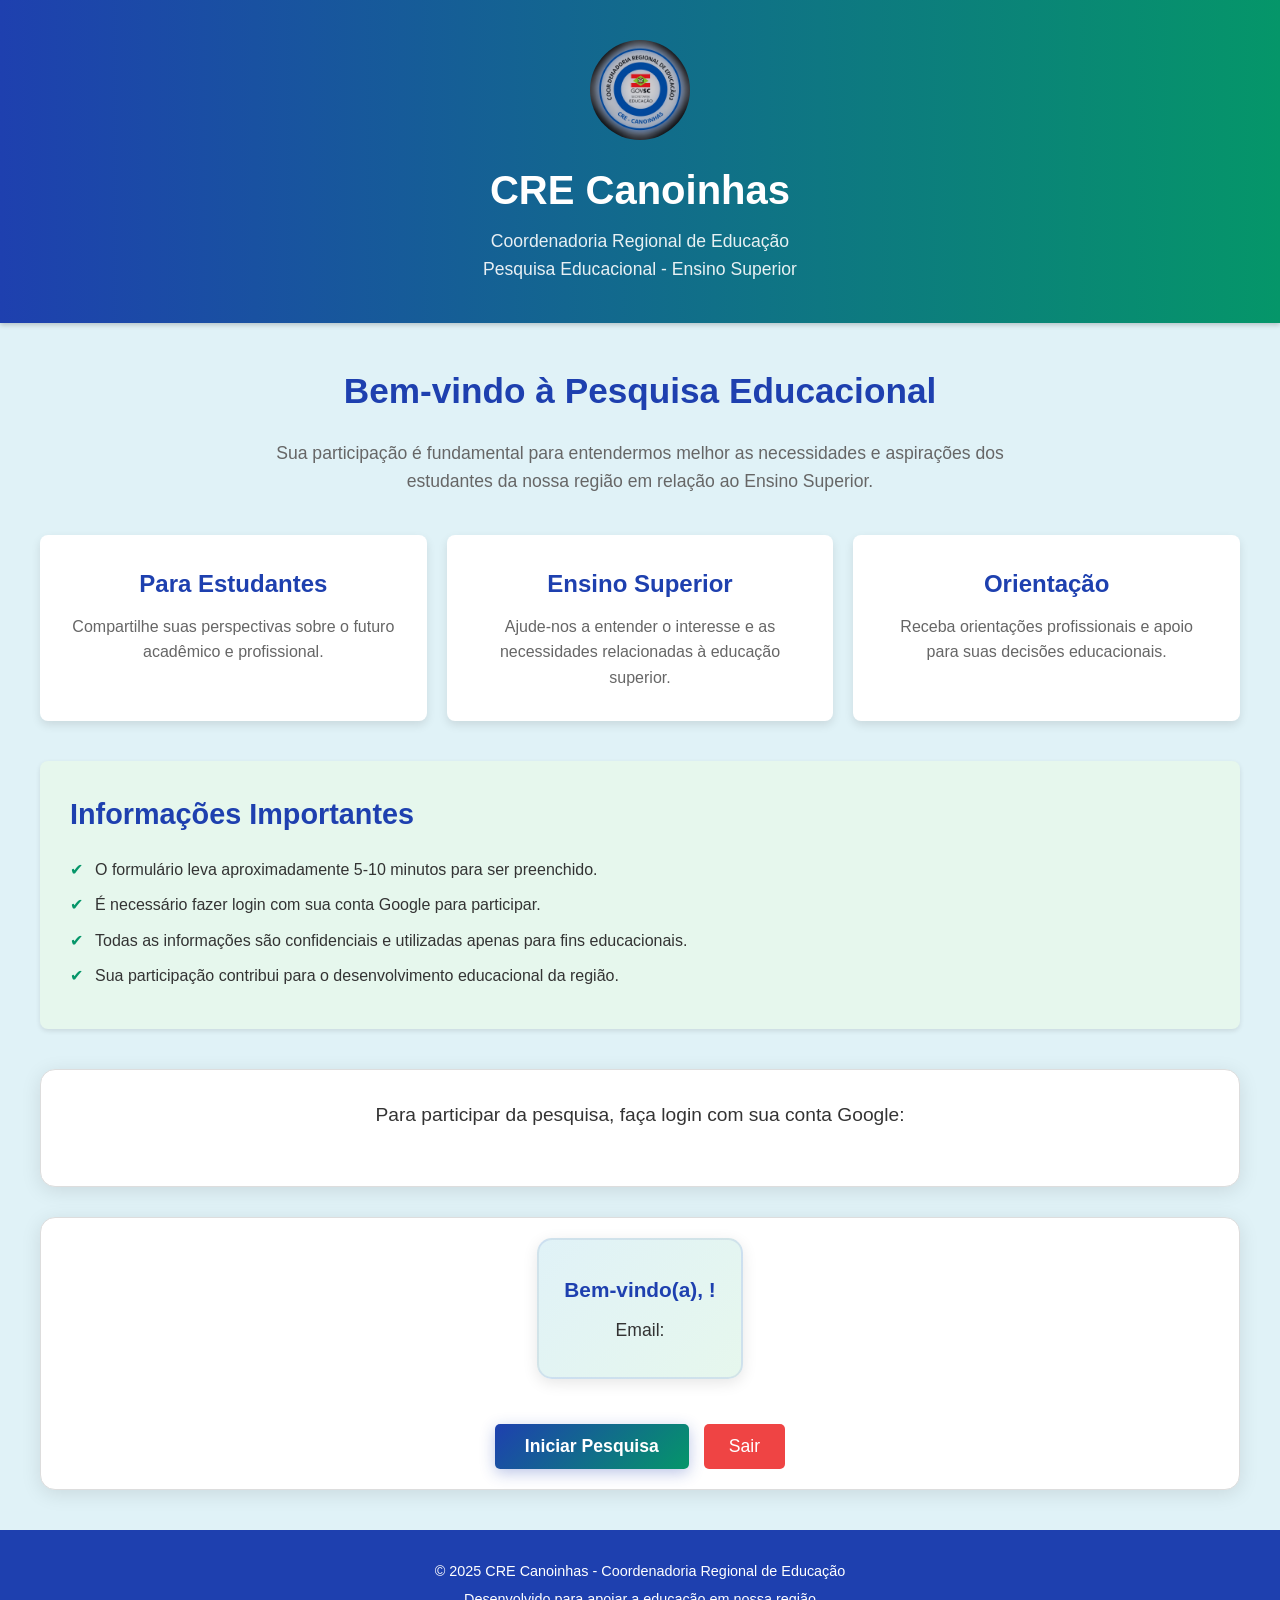
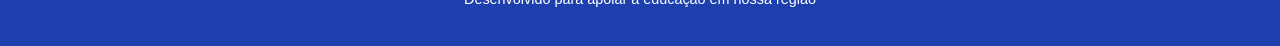
==== index.html @ f16003bc "Descrição das alterações" ====
<!DOCTYPE html>
<html lang="pt-BR">
<head>
    <meta charset="UTF-8">
    <meta name="viewport" content="width=device-width, initial-scale=1.0">
    <title>CRE Canoinhas - Pesquisa Educacional</title>
    <link rel="stylesheet" href="css/style.css">
    <script src="https://accounts.google.com/gsi/client" async defer></script>
</head>
<body>
    <header class="header">
        <div class="container">
            <img src="img/logo-cre.png" alt="Logo CRE Canoinhas" class="logo">
            <h1>CRE Canoinhas</h1>
            <p>Coordenadoria Regional de Educação</p>
            <p>Pesquisa Educacional - Ensino Superior</p>
        </div>
    </header>

    <main class="container main-content">
        <section id="home-page" class="page active">
            <h2 class="welcome-title">Bem-vindo à Pesquisa Educacional</h2>
            <p class="welcome-text">
                Sua participação é fundamental para entendermos melhor as necessidades 
                e aspirações dos estudantes da nossa região em relação ao Ensino Superior.
            </p>

            <div class="info-cards">
                <div class="card">
                    <h3>Para Estudantes</h3>
                    <p>Compartilhe suas perspectivas sobre o futuro acadêmico e profissional.</p>
                </div>
                <div class="card">
                    <h3>Ensino Superior</h3>
                    <p>Ajude-nos a entender o interesse e as necessidades relacionadas à educação superior.</p>
                </div>
                <div class="card">
                    <h3>Orientação</h3>
                    <p>Receba orientações profissionais e apoio para suas decisões educacionais.</p>
                </div>
            </div>

            <div class="important-info">
                <h3>Informações Importantes</h3>
                <ul>
                    <li>O formulário leva aproximadamente 5-10 minutos para ser preenchido.</li>
                    <li>É necessário fazer login com sua conta Google para participar.</li>
                    <li>Todas as informações são confidenciais e utilizadas apenas para fins educacionais.</li>
                    <li>Sua participação contribui para o desenvolvimento educacional da região.</li>
                </ul>
            </div>

            <div class="text-center">
                <div id="login-section">
                    <p>Para participar da pesquisa, faça login com sua conta Google:</p>
                    <div id="g_id_onload"
                         data-client_id="589534543492-ka4g7hnqea01b1tv187glhn6gad850fv.apps.googleusercontent.com"
                         data-context="signin"
                         data-ux_mode="popup"
                         data-callback="handleCredentialResponse"
                         data-auto_prompt="false">
                    </div>
                    <div class="g_id_signin"
                         data-type="standard"
                         data-shape="rectangular"
                         data-theme="outline"
                         data-text="signin_with"
                         data-size="large"
                         data-logo_alignment="left">
                    </div>
                </div>
                <div id="authenticated-section" class="hidden">
                    <div class="user-info">
                        <img id="user-picture" alt="Foto do usuário" class="user-avatar hidden">
                        <p>Bem-vindo(a), <span id="user-name"></span>!</p>
                        <p>Email: <span id="user-email"></span></p>
                    </div>
                    <div class="button-group">
                        <button id="start-survey-btn" class="button primary">Iniciar Pesquisa</button>
                        <button id="logout-btn" class="button secondary">Sair</button>
                    </div>
                </div>
            </div>
        </section>

        <section id="form-page" class="page">
            <button id="back-to-home-btn" class="button secondary back-button">Voltar</button>
            <h2 class="form-title">Formulário de Pesquisa</h2>
            <form id="survey-form">
                <!-- Dados Pessoais -->
                <div class="form-section card">
                    <h3>Dados Pessoais</h3>
                    <div class="form-group">
                        <label for="nome">Nome Completo *</label>
                        <input type="text" id="nome" name="nome" placeholder="Digite seu nome completo" required>
                    </div>
                    <div class="form-group">
                        <label for="telefone">Telefone</label>
                        <input type="tel" id="telefone" name="telefone" placeholder="(47) 99999-9999">
                    </div>
                    <div class="form-group">
                        <label for="idade">Idade *</label>
                        <select id="idade" name="idade" required>
                            <option value="">Selecione sua idade</option>
                            <option value="15">15 anos</option>
                            <option value="16">16 anos</option>
                            <option value="17">17 anos</option>
                            <option value="18+">18 anos ou mais</option>
                        </select>
                    </div>
                    <div class="form-group">
                        <label>Gênero *</label>
                        <div class="radio-group">
                            <label>
                                <input type="radio" id="genero-masculino" name="genero" value="Masculino" required>
                                Masculino
                            </label>
                            <label>
                                <input type="radio" id="genero-feminino" name="genero" value="Feminino">
                                Feminino
                            </label>
                            <label>
                                <input type="radio" id="genero-nao-responder" name="genero" value="Prefiro não responder">
                                Prefiro não responder
                            </label>
                            <label>
                                <input type="radio" id="genero-outro" name="genero" value="Outro">
                                Outro
                            </label>
                            <input type="text" id="genero-outro-text" name="generoOutro" placeholder="Especifique" class="hidden">
                        </div>
                    </div>
                </div>

                <!-- Dados Acadêmicos -->
                <div class="form-section card">
                    <h3>Dados Acadêmicos</h3>
                    
                    <!-- Campo Cidade-->
                    <div class="form-group">
                        <label for="cidade">Cidade *</label>
                        <select id="cidade" name="cidade" required></select>
                            <option value="">Selecione uma cidade</option>
                            <option value="Canoinhas">Canoinhas</option>
                            <option value="Três Barras">Três Barras</option>
                            <option value="Bela Vista do Toldo">Bela Vista do Toldo</option>
                            <option value="Major Vieira">Major Vieira</option>
                            <option value="Irineópolis">Irineópolis</option>
                            <option value="Porto União">Porto União</option>
                            <option value="Outra Cidade">Outra Cidade</option>
                        </select>
                        <input type="text" id="cidade-outra-text" name="cidadeOutra" placeholder="Nome da outra cidade" class="hidden">
                    </div>
                    
                    <!-- Campo Escola-->
                    <div class="form-group">
                        <label for="escola">Escola *</label>
                        <select id="escola" name="escola" required>
                        </select>
                        <input type="text" id="escola-outra-text" name="escolaOutra" placeholder="Nome da outra escola" class="hidden">
                    </div>
                    <div class="form-group">
                        <label for="anoEscolar">Ano Escolar *</label>
                        <select id="anoEscolar" name="anoEscolar" required>
                            <option value="">Selecione uma opção</option>
                            <option value="1º Ano do Ensino Médio">1º Ano do Ensino Médio</option>
                            <option value="2º Ano do Ensino Médio">2º Ano do Ensino Médio</option>
                            <option value="3º Ano do Ensino Médio">3º Ano do Ensino Médio</option>
                            <option value="EJA - Educação de Jovens e Adultos">EJA - Educação de Jovens e Adultos</option>
                        </select>
                    </div>
                    
                    <div class="form-group">
                        <label for="turno">Turno *</label>
                        <select id="turno" name="turno" required>
                            <option value="">Selecione uma opção</option>
                            <option value="Matutino">Matutino</option>
                            <option value="Vespertino">Vespertino</option>
                            <option value="Noturno">Noturno</option>
                        </select>
                    </div>
                </div>
                
                <!-- Interesse em Ensino Superior -->
                <div class="form-section card">
                    <h3>Interesse em Ensino Superior</h3>
                    <div class="form-group">
                        <label>Você tem interesse em cursar Ensino Superior? *</label>
                        <div class="radio-group">
                            <label>
                                <input type="radio" id="interesse-sim" name="interesseEnsinoSuperior" value="Sim" required>
                                Sim
                            </label>
                            <label>
                                <input type="radio" id="interesse-nao" name="interesseEnsinoSuperior" value="Não">
                                Não
                            </label>
                            <label>
                                <input type="radio" id="interesse-duvida" name="interesseEnsinoSuperior" value="Ainda estou em dúvida">
                                Ainda estou em dúvida
                            </label>
                        </div>
                    </div>

                    <div id="perguntas-sim" class="conditional-questions hidden">
                        <h4>Perguntas se "Sim"</h4>
                        <div class="form-group">
                            <label>Qual curso você tem interesse? (Pode selecionar mais de um)</label>
                            <div class="checkbox-group">
                                <label>
                                <input type="checkbox" id="curso-adm" name="cursoInteresse" value="Administração">
                                Administração
                            </label>
                                <label>
                                <input type="checkbox" id="curso-arq" name="cursoInteresse" value="Arquitetura e Urbanismo">
                                Arquitetura e Urbanismo
                            </label>
                                <label>
                                <input type="checkbox" id="curso-bio" name="cursoInteresse" value="Biologia">
                                Biologia
                            </label>
                                <label>
                                <input type="checkbox" id="curso-cont" name="cursoInteresse" value="Ciências Contábeis">
                                Ciências Contábeis
                            </label>
                                <label>
                                <input type="checkbox" id="curso-dir" name="cursoInteresse" value="Direito">
                                Direito
                            </label>
                                <label>
                                <input type="checkbox" id="curso-enf" name="cursoInteresse" value="Enfermagem">
                                Enfermagem
                            </label>
                                <label>
                                <input type="checkbox" id="curso-eng-civ" name="cursoInteresse" value="Engenharia Civil">
                                Engenharia Civil
                            </label>
                                <label>
                                <input type="checkbox" id="curso-eng-prod" name="cursoInteresse" value="Engenharia de Produção">
                                Engenharia de Produção
                            </label>
                                <label>
                                <input type="checkbox" id="curso-eng-soft" name="cursoInteresse" value="Engenharia de Software">
                                Engenharia de Software
                            </label>
                                <label>
                                <input type="checkbox" id="curso-farm" name="cursoInteresse" value="Farmácia">
                                Farmácia
                            </label>
                                <label>
                                <input type="checkbox" id="curso-fisio" name="cursoInteresse" value="Fisioterapia">
                                Fisioterapia
                            </label>
                                <label>
                                <input type="checkbox" id="curso-jogos" name="cursoInteresse" value="Jogos Digitais">
                                Jogos Digitais
                            </label>
                                <label>
                                <input type="checkbox" id="curso-med" name="cursoInteresse" value="Medicina">
                                Medicina
                            </label>
                                <label>
                                <input type="checkbox" id="curso-ped" name="cursoInteresse" value="Pedagogia">
                                Pedagogia
                            </label>
                                <label>
                                <input type="checkbox" id="curso-psic" name="cursoInteresse" value="Psicologia">
                                Psicologia
                            </label>
                                <label>
                                <input type="checkbox" id="curso-ti" name="cursoInteresse" value="Sistemas de Informação/TI">
                                Sistemas de Informação/TI
                            </label>
                                <label>
                                <input type="checkbox" id="curso-outro-check" name="cursoInteresse" value="Outro">
                                Outro
                            </label>
                                <input type="text" id="curso-interesse-outro-text" name="cursoInteresseOutro" placeholder="Especifique outro curso" class="hidden">
                            </div>
                        </div>
                        <div class="form-group">
                            <label>Qual o principal fator que te motiva na sua decisão de cursar o ensino superior? (Pode selecionar mais de um)</label>
                            <div class="checkbox-group">
                                <label>
                                <input type="checkbox" id="fator-carreira" name="fatorMotivacao" value="Melhores oportunidades de carreira">
                                Melhores oportunidades de carreira
                            </label>
                                <label>
                                <input type="checkbox" id="fator-conhecimento" name="fatorMotivacao" value="Aprofundar conhecimentos em uma área de interesse">
                                Aprofundar conhecimentos em uma área de interesse
                            </label>
                                <label>
                                <input type="checkbox" id="fator-salario" name="fatorMotivacao" value="Potencial de aumento salarial">
                                Potencial de aumento salarial
                            </label>
                                <label>
                                <input type="checkbox" id="fator-desenvolvimento" name="fatorMotivacao" value="Desenvolvimento pessoal e intelectual">
                                Desenvolvimento pessoal e intelectual
                            </label>
                                <label>
                                <input type="checkbox" id="fator-influencia" name="fatorMotivacao" value="Influência familiar/social">
                                Influência familiar/social
                            </label>
                                <label>
                                <input type="checkbox" id="fator-paixao" name="fatorMotivacao" value="Paixão pela área de estudo">
                                Paixão pela área de estudo
                            </label>
                                <label>
                                <input type="checkbox" id="fator-outro-check" name="fatorMotivacao" value="Outro">
                                Outro
                            </label>
                                <input type="text" id="fator-motivacao-outro-text" name="fatorMotivacaoOutro" placeholder="Especifique outro fator" class="hidden">
                            </div>
                        </div>
                    </div>

                    <div id="perguntas-nao" class="conditional-questions hidden">
                        <h4>Perguntas se "Não"</h4>
                        <div class="form-group">
                            <label>Qual o principal motivo para não ter interesse em cursar o ensino superior? (Pode selecionar mais de um)</label>
                            <div class="checkbox-group">
                                <label>
                                <input type="checkbox" id="motivo-financeiro" name="motivoNaoInteresse" value="Dificuldades financeiras">
                                Dificuldades financeiras
                            </label>
                                <label>
                                <input type="checkbox" id="motivo-trabalho" name="motivoNaoInteresse" value="Necessidade de trabalhar imediatamente">
                                Necessidade de trabalhar imediatamente
                            </label>
                                <label>
                                <input type="checkbox" id="motivo-indecisao" name="motivoNaoInteresse" value="Indecisão sobre qual curso seguir">
                                Indecisão sobre qual curso seguir
                            </label>
                                <label>
                                <input type="checkbox" id="motivo-desinteresse" name="motivoNaoInteresse" value="Falta de interesse em estudos acadêmicos">
                                Falta de interesse em estudos acadêmicos
                            </label>
                                <label>
                                <input type="checkbox" id="motivo-outros-planos" name="motivoNaoInteresse" value="Outros planos (ex: viajar, empreender)">
                                Outros planos (ex: viajar, empreender)
                            </label>
                                <label>
                                <input type="checkbox" id="motivo-nao-outro-check" name="motivoNaoInteresse" value="Outro">
                                Outro
                            </label>
                                <input type="text" id="motivo-nao-outro-text" name="motivoNaoInteresseOutro" placeholder="Especifique outro motivo" class="hidden">
                            </div>
                        </div>
                        <div class="form-group">
                            <label>Você tem interesse em fazer algum curso técnico ou profissionalizante?</label>
                            <div class="radio-group">
                                <label>
                                <input type="radio" id="tecnico-sim" name="interesseTecnico" value="Sim">
                                Sim
                            </label>
                                <label>
                                <input type="radio" id="tecnico-nao" name="interesseTecnico" value="Não">
                                Não
                            </label>
                                <label>
                                <input type="radio" id="tecnico-talvez" name="interesseTecnico" value="Talvez">
                                Talvez
                            </label>
                            </div>
                        </div>
                    </div>
                </div>

                <!-- Orientação Profissional e Apoio -->
                <div id="orientacao-profissional-section" class="form-section card hidden">
                    <h3>Orientação Profissional e Apoio</h3>
                    <div class="form-group">
                        <label>Você gostaria de receber orientação profissional? *</label>
                        <div class="radio-group">
                            <label>
                                <input type="radio" id="orientacao-sim" name="orientacaoProfissional" value="Sim, tenho interesse" required>
                                Sim, tenho interesse
                            </label>
                            <label>
                                <input type="radio" id="orientacao-talvez" name="orientacaoProfissional" value="Talvez, dependendo do formato">
                                Talvez, dependendo do formato
                            </label>
                            <label>
                                <input type="radio" id="orientacao-nao" name="orientacaoProfissional" value="Não tenho interesse no momento">
                                Não tenho interesse no momento
                            </label>
                        </div>
                    </div>
                    
                    <div class="form-group">
                        <label>Você já participou de alguma atividade de orientação vocacional ou profissional?</label>
                        <div class="radio-group">
                            <label>
                                <input type="radio" id="vocacional-sim" name="participouOrientacao" value="Sim">
                                Sim
                            </label>
                            <label>
                                <input type="radio" id="vocacional-nao" name="participouOrientacao" value="Não">
                                Não
                            </label>
                        </div>
                    </div>
                    <div class="form-group">
                        <label>Quais ações poderiam despertar seu interesse em buscar o ensino superior?</label>
                        <div class="checkbox-group">
                            <label>
                                <input type="checkbox" id="acao-visitas" name="acoesInteresseSuperior" value="Visitas a universidades e feiras de profissões">
                                Visitas a universidades e feiras de profissões
                            </label>
                            <label>
                                <input type="checkbox" id="acao-palestras" name="acoesInteresseSuperior" value="Palestras com profissionais de diversas áreas">
                                Palestras com profissionais de diversas áreas
                            </label>
                            <label>
                                <input type="checkbox" id="acao-bolsas" name="acoesInteresseSuperior" value="Informações sobre bolsas de estudo e financiamentos">
                                Informações sobre bolsas de estudo e financiamentos
                            </label>
                            <label>
                                <input type="checkbox" id="acao-mentoria" name="acoesInteresseSuperior" value="Programas de mentoria com universitários">
                                Programas de mentoria com universitários
                            </label>
                            <label>
                                <input type="checkbox" id="acao-outra-check" name="acoesInteresseSuperior" value="Outra">
                                Outra
                            </label>
                            <input type="text" id="acoes-interesse-superior-outro-text" name="acoesInteresseSuperiorOutro" placeholder="Especifique outra ação" class="hidden">
                        </div>
                    </div>
                    <div class="form-group">
                        <label for="sugestoes-gerais">Sugestões ou comentários adicionais (opcional)</label>
                        <textarea id="sugestoes-gerais" name="sugestoesGerais" rows="3" placeholder="Compartilhe qualquer comentário, sugestão ou informação adicional..."></textarea>
                    </div>
                </div>

                <div class="text-center">
                    <button type="submit" class="button primary">Enviar Formulário</button>
                </div>
            </form>
        </section>
    </main>

    <footer class="footer">
        <div class="container">
            <p>&copy; 2025 CRE Canoinhas - Coordenadoria Regional de Educação</p>
            <p>Desenvolvido para apoiar a educação em nossa região</p>
        </div>
    </footer>

    <script src="js/googleSheets.js"></script>
    <script src="js/script.js"></script>
    <script src="js/script.js"></script>
    <script src="js/escolas.js"></script>
</body> 
</html>
---- css/style.css ----
/* Variáveis CSS para cores */
:root {
    --cre-blue: #1e40af;
    --cre-green: #059669;
    --cre-light-blue: #e0f2f7;
    --cre-light-green: #e6f7ed;
    --text-dark: #333;
    --text-light: #666;
    --border-color: #ddd;
    --card-bg: #fff;
    --button-hover-blue: #1a368b;
    --button-hover-green: #047857;
}

/* Reset básico e fontes */
* {
    margin: 0;
    padding: 0;
    box-sizing: border-box;
}

body {
    font-family: 'Inter', sans-serif; /* Assumindo que Inter será importada ou fallback */
    line-height: 1.6;
    color: var(--text-dark);
    background-color: var(--cre-light-blue);
}

.container {
    max-width: 1200px;
    margin: 0 auto;
    padding: 0 20px;
}

/* Header */
.header {
    background: linear-gradient(to right, var(--cre-blue), var(--cre-green));
    color: #fff;
    padding: 40px 0;
    text-align: center;
    box-shadow: 0 2px 5px rgba(0, 0, 0, 0.2);
}

.header .logo {
    width: 100px;
    height: 100px; 
    object-fit: cover; 
    border-radius: 50%; /* Deixa a imagem completamente redonda */
    margin-bottom: 10px;
}



.header h1 {
    font-size: 2.5em;
    margin-bottom: 5px;
}

.header p {
    font-size: 1.1em;
    opacity: 0.9;
}

/* Main Content */
.main-content {
    padding: 40px 0;
}

.page {
    display: none; /* Esconde todas as páginas por padrão */
}

.page.active {
    display: block; /* Mostra a página ativa */
}

.welcome-title {
    font-size: 2.2em;
    color: var(--cre-blue);
    text-align: center;
    margin-bottom: 20px;
}

.welcome-text {
    font-size: 1.1em;
    text-align: center;
    max-width: 800px;
    margin: 0 auto 40px auto;
    color: var(--text-light);
}

.info-cards {
    display: grid;
    grid-template-columns: repeat(auto-fit, minmax(280px, 1fr));
    gap: 20px;
    margin-bottom: 40px;
}

.card {
    background-color: var(--card-bg);
    padding: 30px;
    border-radius: 8px;
    box-shadow: 0 4px 10px rgba(0, 0, 0, 0.1);
    text-align: center;
    transition: transform 0.3s ease;
}

.card:hover {
    transform: translateY(-5px);
}

.card h3 {
    font-size: 1.5em;
    color: var(--cre-blue);
    margin-bottom: 10px;
}

.card p {
    color: var(--text-light);
}

.important-info {
    background-color: var(--cre-light-green);
    padding: 30px;
    border-radius: 8px;
    box-shadow: 0 2px 5px rgba(0, 0, 0, 0.1);
    margin-bottom: 40px;
}

.important-info h3 {
    font-size: 1.8em;
    color: var(--cre-blue);
    margin-bottom: 20px;
}

.important-info ul {
    list-style: none;
}

.important-info ul li {
    position: relative;
    padding-left: 25px;
    margin-bottom: 10px;
    color: var(--text-dark);
}

.important-info ul li::before {
    content: '✔'; /* Ícone de check */
    color: var(--cre-green);
    position: absolute;
    left: 0;
    top: 0;
}

/* Buttons */
.button {
    display: inline-block;
    padding: 15px 30px;
    border: none;
    border-radius: 5px;
    font-size: 1.1em;
    cursor: pointer;
    transition: background-color 0.3s ease;
    text-decoration: none;
    color: #fff;
}

.button.primary {
    background-color: var(--cre-blue);
}

.button.primary:hover {
    background-color: var(--button-hover-blue);
}

.button.secondary {
    background-color: #6c757d; /* Cinza para o botão Voltar */
}

.button.secondary:hover {
    background-color: #5a6268;
}

.text-center {
    text-align: center;
}

/* Formulário */
.form-title {
    font-size: 2.2em;
    color: var(--cre-blue);
    text-align: center;
    margin-bottom: 30px;
}

.form-section {
    background-color: var(--card-bg);
    padding: 30px;
    border-radius: 8px;
    box-shadow: 0 4px 10px rgba(0, 0, 0, 0.1);
    margin-bottom: 30px;
}

.form-section h3 {
    font-size: 1.8em;
    color: var(--cre-blue);
    margin-bottom: 20px;
    border-bottom: 2px solid var(--cre-light-blue);
    padding-bottom: 10px;
}

.form-group {
    margin-bottom: 20px;
}

.form-group > label {
    display: block;
    margin-bottom: 15px;
    font-weight: 700;
    font-size: 1.15em;
    color: var(--cre-blue);
    line-height: 1.4;
}

.form-group input[type="text"],
.form-group input[type="email"],
.form-group input[type="tel"],
.form-group input[type="number"],
.form-group select,
.form-group textarea {
    width: 100%;
    padding: 12px;
    border: 1px solid var(--border-color);
    border-radius: 5px;
    font-size: 1em;
    color: var(--text-dark);
}

.radio-group {
    display: flex;
    flex-direction: column;
    gap: 12px;
}

.radio-group input[type="radio"] {
    margin-right: 12px;
    width: 20px;
    height: 20px;
    cursor: pointer;
    accent-color: var(--cre-blue);
}

.radio-group label {
    display: flex;
    align-items: center;
    padding: 12px 15px;
    background-color: #f8f9fa;
    border: 2px solid #e0e0e0;
    border-radius: 8px;
    font-weight: 500;
    cursor: pointer;
    transition: all 0.3s ease;
    font-size: 1em;
}

.radio-group label:hover {
    background-color: var(--cre-light-blue);
    border-color: var(--cre-blue);
    transform: translateX(5px);
}

.radio-group input[type="radio"]:checked + label {
    background-color: var(--cre-light-blue);
    border-color: var(--cre-blue);
    font-weight: 600;
    box-shadow: 0 2px 8px rgba(30, 64, 175, 0.2);
}

.conditional-questions {
    margin-top: 20px;
    padding-top: 20px;
    border-top: 1px dashed var(--border-color);
}

.conditional-questions h4 {
    font-size: 1.4em;
    color: var(--cre-green);
    margin-bottom: 15px;
}

.hidden {
    display: none;
}

.back-button {
    margin-bottom: 20px;
}

/* Footer */
.footer {
    background-color: var(--cre-blue);
    color: #fff;
    text-align: center;
    padding: 30px 0;
    font-size: 0.9em;
}

.footer p {
    margin-bottom: 5px;
}

/* Responsividade */
@media (max-width: 768px) {
    .header h1 {
        font-size: 2em;
    }

    .welcome-title,
    .form-title {
        font-size: 1.8em;
    }

    .info-cards {
        grid-template-columns: 1fr;
    }

    .card,
    .important-info,
    .form-section {
        padding: 20px;
    }

    .button {
        padding: 12px 25px;
        font-size: 1em;
    }
}

@media (max-width: 480px) {
    .header {
        padding: 20px 0;
    }

    .header h1 {
        font-size: 1.8em;
    }

    .header p {
        font-size: 1em;
    }

    .welcome-title,
    .form-title {
        font-size: 1.5em;
    }

    .important-info ul li {
        padding-left: 20px;
    }

    .important-info ul li::before {
        top: 2px;
    }

    .form-group label {
        font-size: 0.95em;
    }

    .form-group input,
    .form-group select,
    .form-group textarea {
        padding: 10px;
    }

    .radio-group label {
        margin-right: 10px;
    }
}



/* Estilos para autenticação Google */
#login-section {
    margin: 30px 0;
    padding: 30px;
    background: var(--card-bg);
    border-radius: 15px;
    box-shadow: 0 4px 20px rgba(0, 0, 0, 0.1);
    border: 1px solid var(--border-color);
}

#login-section p {
    margin-bottom: 25px;
    font-size: 1.2em;
    color: var(--text-dark);
    font-weight: 500;
    text-align: center;
}

.user-info {
    background: linear-gradient(135deg, var(--cre-light-blue), var(--cre-light-green));
    padding: 25px;
    border-radius: 15px;
    box-shadow: 0 4px 15px rgba(0, 0, 0, 0.1);
    margin-bottom: 25px;
    text-align: center;
    border: 2px solid rgba(30, 64, 175, 0.1);
}

.user-avatar {
    width: 80px;
    height: 80px;
    border-radius: 50%;
    margin-bottom: 15px;
    border: 4px solid var(--cre-blue);
    box-shadow: 0 4px 10px rgba(0, 0, 0, 0.2);
    transition: transform 0.3s ease;
}

.user-avatar:hover {
    transform: scale(1.05);
}

.user-info p {
    margin: 8px 0;
    font-size: 1.1em;
}

.user-info p:first-of-type {
    font-size: 1.3em;
    font-weight: 600;
    color: var(--cre-blue);
    margin-bottom: 10px;
}

.user-info span {
    font-weight: bold;
    color: var(--cre-green);
}

#authenticated-section {
    display: flex;
    flex-direction: column;
    align-items: center;
    gap: 20px;
    padding: 20px;
    background: var(--card-bg);
    border-radius: 15px;
    box-shadow: 0 4px 20px rgba(0, 0, 0, 0.1);
    border: 1px solid var(--border-color);
}

.button-group {
    display: flex;
    gap: 15px;
    flex-wrap: wrap;
    justify-content: center;
}

#start-survey-btn {
    background: linear-gradient(135deg, var(--cre-blue), var(--cre-green));
    border: none;
    padding: 12px 30px;
    font-size: 1.1em;
    font-weight: 600;
    transition: all 0.3s ease;
    box-shadow: 0 4px 15px rgba(30, 64, 175, 0.3);
}

#start-survey-btn:hover {
    transform: translateY(-2px);
    box-shadow: 0 6px 20px rgba(30, 64, 175, 0.4);
}

#logout-btn {
    background-color: #ef4444;
    border-color: #ef4444;
    padding: 10px 25px;
    font-weight: 500;
    transition: all 0.3s ease;
}

#logout-btn:hover {
    background-color: #dc2626;
    border-color: #dc2626;
    transform: translateY(-1px);
    box-shadow: 0 4px 15px rgba(239, 68, 68, 0.3);
}

/* Melhorias no botão do Google */
.g_id_signin {
    margin: 0 auto;
    display: flex;
    justify-content: center;
}

/* Animações suaves */
#login-section, #authenticated-section {
    transition: all 0.3s ease;
}

#authenticated-section.show {
    animation: fadeInUp 0.5s ease;
}

@keyframes fadeInUp {
    from {
        opacity: 0;
        transform: translateY(20px);
    }
    to {
        opacity: 1;
        transform: translateY(0);
    }
}

/* Responsividade para elementos de autenticação */
@media (max-width: 768px) {
    #login-section, #authenticated-section {
        padding: 20px 15px;
        margin: 20px 0;
    }
    
    .user-info {
        padding: 20px 15px;
    }
    
    .user-avatar {
        width: 70px;
        height: 70px;
    }
    
    .button-group {
    flex-direction: column;
    align-items: center; /* Centraliza os botões */
}

#start-survey-btn, #logout-btn {
    width: auto;       /* Deixa no tamanho do conteúdo */
    min-width: 200px;  /* Garante largura mínima */
    max-width: 80%;    /* Não deixa estourar a tela */
}

    
    #login-section p {
        font-size: 1.1em;
    }
}




/* Estilos para grupos de checkboxes */
.checkbox-group {
    display: flex;
    flex-direction: column;
    gap: 12px;
}

.checkbox-group input[type="checkbox"] {
    margin-right: 12px;
    width: 20px;
    height: 20px;
    cursor: pointer;
    accent-color: var(--cre-green);
}

.checkbox-group label {
    display: flex;
    align-items: center;
    padding: 12px 15px;
    background-color: #f8f9fa;
    border: 2px solid #e0e0e0;
    border-radius: 8px;
    font-weight: 500;
    cursor: pointer;
    transition: all 0.3s ease;
    font-size: 1em;
}

.checkbox-group label:hover {
    background-color: var(--cre-light-green);
    border-color: var(--cre-green);
    transform: translateX(5px);
}

.checkbox-group input[type="checkbox"]:checked + label {
    background-color: var(--cre-light-green);
    border-color: var(--cre-green);
    font-weight: 600;
    box-shadow: 0 2px 8px rgba(5, 150, 105, 0.2);
}


/* Estilos para campos de texto condicionais "Outro" */
.radio-group input[type="text"],
.checkbox-group input[type="text"] {
    margin-top: 10px;
    margin-left: 0;
    width: 100%;
    padding: 10px;
    border: 2px solid var(--cre-blue);
    border-radius: 5px;
    font-size: 0.95em;
}

/* Melhorias nos títulos das seções condicionais */
.conditional-questions h4 {
    font-size: 1.3em;
    color: var(--cre-green);
    margin-bottom: 20px;
    font-weight: 600;
}

/* Animação suave para elementos que aparecem/desaparecem */
.form-section.card {
    transition: all 0.3s ease;
}

.form-section.card.hidden {
    display: none;
}
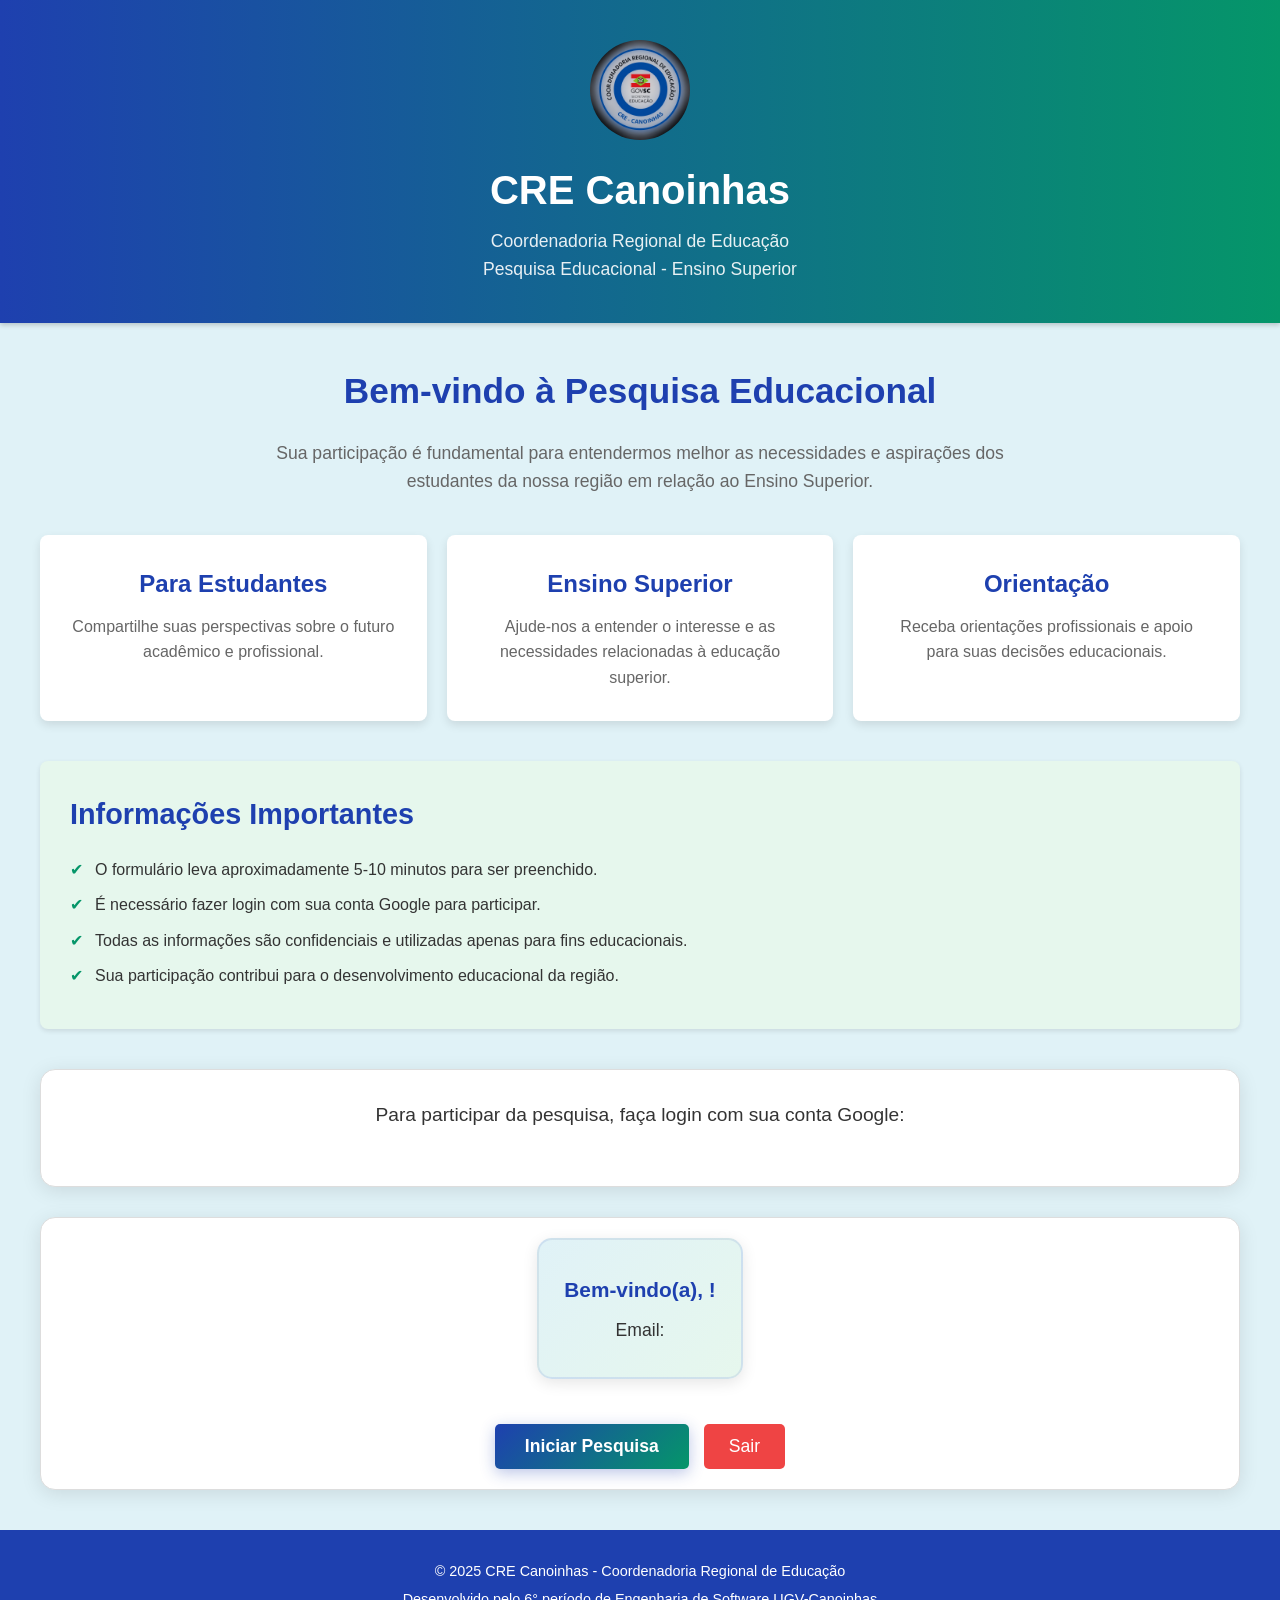
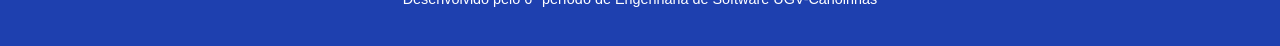
==== commit c1289a59: "alterações necessarias lógica e perguntas" ====
--- a/index.html
+++ b/index.html
@@ -137,20 +137,21 @@
                     <h3>Dados Acadêmicos</h3>
                     
                     <!-- Campo Cidade-->
-                    <div class="form-group">
-                        <label for="cidade">Cidade *</label>
-                        <select id="cidade" name="cidade" required></select>
-                            <option value="">Selecione uma cidade</option>
-                            <option value="Canoinhas">Canoinhas</option>
-                            <option value="Três Barras">Três Barras</option>
-                            <option value="Bela Vista do Toldo">Bela Vista do Toldo</option>
-                            <option value="Major Vieira">Major Vieira</option>
-                            <option value="Irineópolis">Irineópolis</option>
-                            <option value="Porto União">Porto União</option>
-                            <option value="Outra Cidade">Outra Cidade</option>
-                        </select>
-                        <input type="text" id="cidade-outra-text" name="cidadeOutra" placeholder="Nome da outra cidade" class="hidden">
-                    </div>
+                <div class="form-group">
+                <label for="cidade">Cidade *</label>
+                <select id="cidade" name="cidade" required>
+                   <option value="">Selecione uma cidade</option>
+                   <option value="Canoinhas">Canoinhas</option>
+                   <option value="Três Barras">Três Barras</option>
+                   <option value="Bela Vista do Toldo">Bela Vista do Toldo</option>
+                   <option value="Major Vieira">Major Vieira</option>
+                   <option value="Irineópolis">Irineópolis</option>
+                   <option value="Porto União">Porto União</option>
+                   <option value="Outra Cidade">Outra Cidade</option>
+                </select>
+            <input type="text" id="cidade-outra-text" name="cidadeOutra" placeholder="Nome da outra cidade" class="hidden">
+            </div>
+
                     
                     <!-- Campo Escola-->
                     <div class="form-group">
@@ -203,7 +204,6 @@
                     </div>
 
                     <div id="perguntas-sim" class="conditional-questions hidden">
-                        <h4>Perguntas se "Sim"</h4>
                         <div class="form-group">
                             <label>Qual curso você tem interesse? (Pode selecionar mais de um)</label>
                             <div class="checkbox-group">
@@ -211,13 +211,17 @@
                                 <input type="checkbox" id="curso-adm" name="cursoInteresse" value="Administração">
                                 Administração
                             </label>
+                            <label>
+                                <input type="checkbox" id="curso-adm" name="cursoInteresse" value="Administração">
+                                Agronomia
+                            </label>
                                 <label>
                                 <input type="checkbox" id="curso-arq" name="cursoInteresse" value="Arquitetura e Urbanismo">
                                 Arquitetura e Urbanismo
                             </label>
                                 <label>
                                 <input type="checkbox" id="curso-bio" name="cursoInteresse" value="Biologia">
-                                Biologia
+                                Biomedicina
                             </label>
                                 <label>
                                 <input type="checkbox" id="curso-cont" name="cursoInteresse" value="Ciências Contábeis">
@@ -227,21 +231,21 @@
                                 <input type="checkbox" id="curso-dir" name="cursoInteresse" value="Direito">
                                 Direito
                             </label>
+                            <label>
+                                <input type="checkbox" id="curso-adm" name="cursoInteresse" value="Administração">
+                                Educação Física
+                            </label>
                                 <label>
                                 <input type="checkbox" id="curso-enf" name="cursoInteresse" value="Enfermagem">
                                 Enfermagem
                             </label>
                                 <label>
                                 <input type="checkbox" id="curso-eng-civ" name="cursoInteresse" value="Engenharia Civil">
-                                Engenharia Civil
-                            </label>
-                                <label>
-                                <input type="checkbox" id="curso-eng-prod" name="cursoInteresse" value="Engenharia de Produção">
-                                Engenharia de Produção
-                            </label>
-                                <label>
-                                <input type="checkbox" id="curso-eng-soft" name="cursoInteresse" value="Engenharia de Software">
-                                Engenharia de Software
+                                Engenharias (Civil, Mecânica, Elétrica, Software)
+                            </label>
+                            <label>
+                                <input type="checkbox" id="curso-adm" name="cursoInteresse" value="Administração">
+                                Estética e Cosmética
                             </label>
                                 <label>
                                 <input type="checkbox" id="curso-farm" name="cursoInteresse" value="Farmácia">
@@ -259,6 +263,14 @@
                                 <input type="checkbox" id="curso-med" name="cursoInteresse" value="Medicina">
                                 Medicina
                             </label>
+                            <label>
+                                <input type="checkbox" id="curso-adm" name="cursoInteresse" value="Administração">
+                                Medicina Veterinária
+                            </label>
+                            <label>
+                                <input type="checkbox" id="curso-adm" name="cursoInteresse" value="Administração">
+                                Odontologia
+                            </label>
                                 <label>
                                 <input type="checkbox" id="curso-ped" name="cursoInteresse" value="Pedagogia">
                                 Pedagogia
@@ -269,7 +281,7 @@
                             </label>
                                 <label>
                                 <input type="checkbox" id="curso-ti" name="cursoInteresse" value="Sistemas de Informação/TI">
-                                Sistemas de Informação/TI
+                                Publicidade e Propaganda
                             </label>
                                 <label>
                                 <input type="checkbox" id="curso-outro-check" name="cursoInteresse" value="Outro">
@@ -283,27 +295,47 @@
                             <div class="checkbox-group">
                                 <label>
                                 <input type="checkbox" id="fator-carreira" name="fatorMotivacao" value="Melhores oportunidades de carreira">
-                                Melhores oportunidades de carreira
+                                Ter uma profissão com mais oportunidades
+                            </label>
+                                <label>
+                                <input type="checkbox" id="fator-carreira" name="fatorMotivacao" value="Melhores oportunidades de carreira">
+                                Melhorar de vida financeiramente 
                             </label>
                                 <label>
                                 <input type="checkbox" id="fator-conhecimento" name="fatorMotivacao" value="Aprofundar conhecimentos em uma área de interesse">
-                                Aprofundar conhecimentos em uma área de interesse
+                                Realização pessoal
                             </label>
                                 <label>
                                 <input type="checkbox" id="fator-salario" name="fatorMotivacao" value="Potencial de aumento salarial">
-                                Potencial de aumento salarial
+                                Pressão familiar 
                             </label>
                                 <label>
                                 <input type="checkbox" id="fator-desenvolvimento" name="fatorMotivacao" value="Desenvolvimento pessoal e intelectual">
-                                Desenvolvimento pessoal e intelectual
+                                Ser exemplo para a familia 
                             </label>
                                 <label>
                                 <input type="checkbox" id="fator-influencia" name="fatorMotivacao" value="Influência familiar/social">
-                                Influência familiar/social
+                                Buscar mais estabilidade no futuro
                             </label>
                                 <label>
                                 <input type="checkbox" id="fator-paixao" name="fatorMotivacao" value="Paixão pela área de estudo">
-                                Paixão pela área de estudo
+                                Ter mais conhecimento e cultura geral
+                            </label>
+                            <label>
+                                <input type="checkbox" id="fator-carreira" name="fatorMotivacao" value="Melhores oportunidades de carreira">
+                                Fazer algo que gosto
+                            </label>
+                            <label>
+                                <input type="checkbox" id="fator-carreira" name="fatorMotivacao" value="Melhores oportunidades de carreira">
+                                Desejo empreender e quero mais preparo
+                            </label>
+                            <label>
+                                <input type="checkbox" id="fator-carreira" name="fatorMotivacao" value="Melhores oportunidades de carreira">
+                                Facilidade de acesso (bolsas, financiamentos, localização)
+                            </label>
+                            <label>
+                                <input type="checkbox" id="fator-carreira" name="fatorMotivacao" value="Melhores oportunidades de carreira">
+                                Influência de professores ou amigos
                             </label>
                                 <label>
                                 <input type="checkbox" id="fator-outro-check" name="fatorMotivacao" value="Outro">
@@ -315,29 +347,52 @@
                     </div>
 
                     <div id="perguntas-nao" class="conditional-questions hidden">
-                        <h4>Perguntas se "Não"</h4>
                         <div class="form-group">
                             <label>Qual o principal motivo para não ter interesse em cursar o ensino superior? (Pode selecionar mais de um)</label>
                             <div class="checkbox-group">
                                 <label>
                                 <input type="checkbox" id="motivo-financeiro" name="motivoNaoInteresse" value="Dificuldades financeiras">
+                                Falta de interesse pelos cursos disponíveis 
+                            </label>
+                                <label>
+                                <input type="checkbox" id="motivo-trabalho" name="motivoNaoInteresse" value="Necessidade de trabalhar imediatamente">
                                 Dificuldades financeiras
                             </label>
                                 <label>
-                                <input type="checkbox" id="motivo-trabalho" name="motivoNaoInteresse" value="Necessidade de trabalhar imediatamente">
-                                Necessidade de trabalhar imediatamente
-                            </label>
-                                <label>
                                 <input type="checkbox" id="motivo-indecisao" name="motivoNaoInteresse" value="Indecisão sobre qual curso seguir">
-                                Indecisão sobre qual curso seguir
+                                Preciso começar a trabalhar logo
                             </label>
                                 <label>
                                 <input type="checkbox" id="motivo-desinteresse" name="motivoNaoInteresse" value="Falta de interesse em estudos acadêmicos">
-                                Falta de interesse em estudos acadêmicos
-                            </label>
-                                <label>
-                                <input type="checkbox" id="motivo-outros-planos" name="motivoNaoInteresse" value="Outros planos (ex: viajar, empreender)">
-                                Outros planos (ex: viajar, empreender)
+                                Falta de apoio da família
+                            </label>
+                                <label>
+                                <input type="checkbox" id="motivo-outros-planos" name="motivoNaoInteresse" value="Outros planos (ex: viajar, empreender)">
+                                Não acredito que o ensino superior traga benefícios reais
+                            </label>
+                            <label>
+                                <input type="checkbox" id="motivo-outros-planos" name="motivoNaoInteresse" value="Outros planos (ex: viajar, empreender)">
+                                Já tenho outro plano de carreira (ex: empreender, herdar negócio, etc.)
+                            </label>
+                            <label>
+                                <input type="checkbox" id="motivo-outros-planos" name="motivoNaoInteresse" value="Outros planos (ex: viajar, empreender)">
+                                Pretendo fazer concurso público de nível médio
+                            </label>
+                            <label>
+                                <input type="checkbox" id="motivo-outros-planos" name="motivoNaoInteresse" value="Outros planos (ex: viajar, empreender)">
+                                Medo de não conseguir acompanhar os estudos
+                            </label>
+                            <label>
+                                <input type="checkbox" id="motivo-outros-planos" name="motivoNaoInteresse" value="Outros planos (ex: viajar, empreender)">
+                                Não me sinto preparado para a faculdade
+                            </label>
+                            <label>
+                                <input type="checkbox" id="motivo-outros-planos" name="motivoNaoInteresse" value="Outros planos (ex: viajar, empreender)">
+                                Falta de motivação ou cansaço com os estudos
+                            </label>
+                            <label>
+                                <input type="checkbox" id="motivo-outros-planos" name="motivoNaoInteresse" value="Outros planos (ex: viajar, empreender)">
+                                Falta de acesso (distância, transporte, falta de bolsas, etc.)
                             </label>
                                 <label>
                                 <input type="checkbox" id="motivo-nao-outro-check" name="motivoNaoInteresse" value="Outro">
@@ -392,7 +447,11 @@
                         <div class="radio-group">
                             <label>
                                 <input type="radio" id="vocacional-sim" name="participouOrientacao" value="Sim">
-                                Sim
+                                Sim, na escola
+                            </label>
+                            <label>
+                                <input type="radio" id="vocacional-sim" name="participouOrientacao" value="Sim">
+                                Sim, fora da escola (consultorias, cursos e testes)
                             </label>
                             <label>
                                 <input type="radio" id="vocacional-nao" name="participouOrientacao" value="Não">
@@ -405,7 +464,7 @@
                         <div class="checkbox-group">
                             <label>
                                 <input type="checkbox" id="acao-visitas" name="acoesInteresseSuperior" value="Visitas a universidades e feiras de profissões">
-                                Visitas a universidades e feiras de profissões
+                                Visitas a faculdades ou universidades
                             </label>
                             <label>
                                 <input type="checkbox" id="acao-palestras" name="acoesInteresseSuperior" value="Palestras com profissionais de diversas áreas">
@@ -413,15 +472,35 @@
                             </label>
                             <label>
                                 <input type="checkbox" id="acao-bolsas" name="acoesInteresseSuperior" value="Informações sobre bolsas de estudo e financiamentos">
-                                Informações sobre bolsas de estudo e financiamentos
+                                Testes de perfil profissional
                             </label>
                             <label>
                                 <input type="checkbox" id="acao-mentoria" name="acoesInteresseSuperior" value="Programas de mentoria com universitários">
-                                Programas de mentoria com universitários
+                                Programas de bolsas de estudo e financiamentos
+                            </label>
+                            <label>
+                                <input type="checkbox" id="acao-mentoria" name="acoesInteresseSuperior" value="Programas de mentoria com universitários">
+                                Conversas com ex-alunos ou universitários
+                            </label>
+                            <label>
+                                <input type="checkbox" id="acao-mentoria" name="acoesInteresseSuperior" value="Programas de mentoria com universitários">
+                                Aulas práticas ou experimentais sobre cursos
+                            </label>
+                            <label>
+                                <input type="checkbox" id="acao-mentoria" name="acoesInteresseSuperior" value="Programas de mentoria com universitários">
+                                Suporte emocional e psicológico
+                            </label>
+                            <label>
+                                <input type="checkbox" id="acao-mentoria" name="acoesInteresseSuperior" value="Programas de mentoria com universitários">
+                                Explicações claras sobre oportunidades de carreira
+                            </label>
+                            <label>
+                                <input type="checkbox" id="acao-mentoria" name="acoesInteresseSuperior" value="Programas de mentoria com universitários">
+                                Eventos com demonstrações de cursos (feiras, oficinas)
                             </label>
                             <label>
                                 <input type="checkbox" id="acao-outra-check" name="acoesInteresseSuperior" value="Outra">
-                                Outra
+                                Outro
                             </label>
                             <input type="text" id="acoes-interesse-superior-outro-text" name="acoesInteresseSuperiorOutro" placeholder="Especifique outra ação" class="hidden">
                         </div>
@@ -442,13 +521,12 @@
     <footer class="footer">
         <div class="container">
             <p>&copy; 2025 CRE Canoinhas - Coordenadoria Regional de Educação</p>
-            <p>Desenvolvido para apoiar a educação em nossa região</p>
+            <p>Desenvolvido pelo 6° período de Engenharia de Software UGV-Canoinhas</p>
         </div>
     </footer>
 
-    <script src="js/googleSheets.js"></script>
-    <script src="js/script.js"></script>
-    <script src="js/script.js"></script>
-    <script src="js/escolas.js"></script>
+<script src="js/googleSheets.js"></script>
+<script src="js/script.js"></script>
+<script src="js/escolas.js"></script>
 </body> 
 </html>
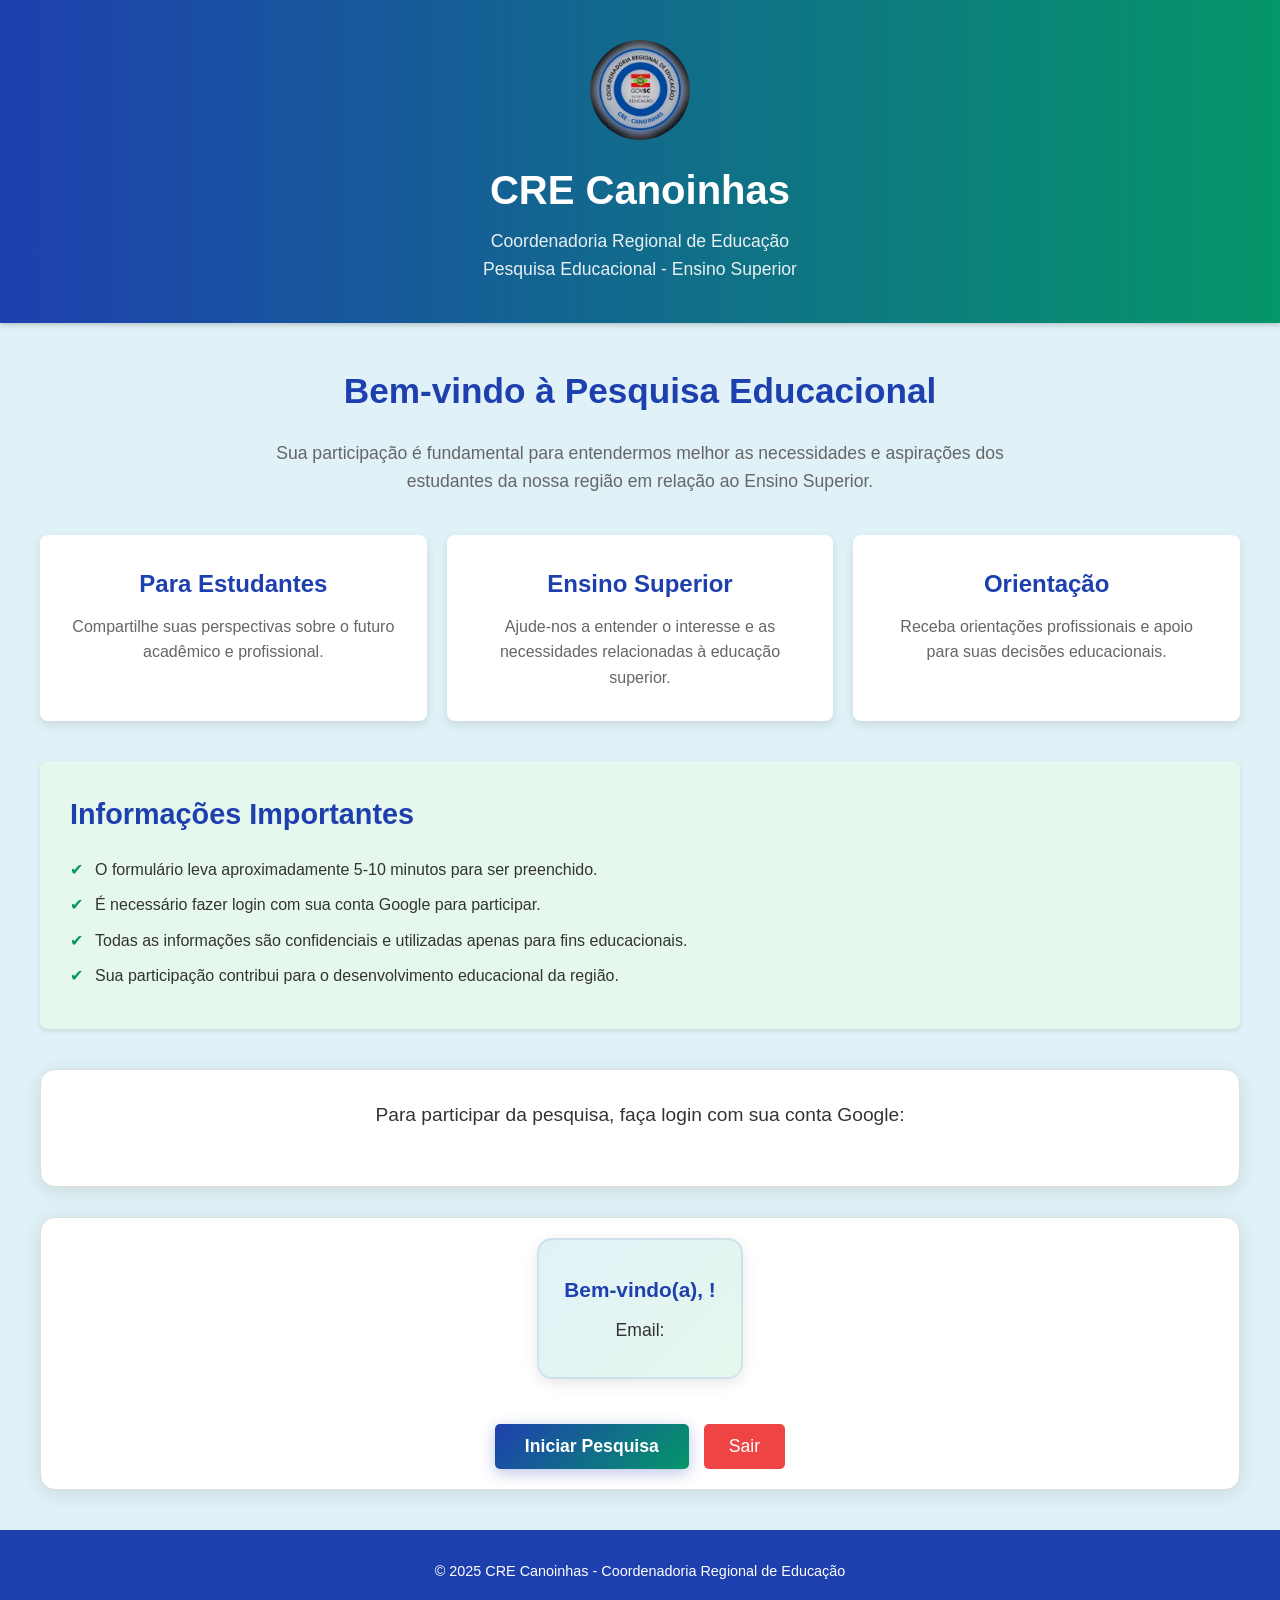
==== commit e393e772: "ultimo commit" ====
--- a/index.html
+++ b/index.html
@@ -521,7 +521,7 @@
     <footer class="footer">
         <div class="container">
             <p>&copy; 2025 CRE Canoinhas - Coordenadoria Regional de Educação</p>
-            <p>Desenvolvido pelo 6° período de Engenharia de Software UGV-Canoinhas</p>
+            
         </div>
     </footer>
 
